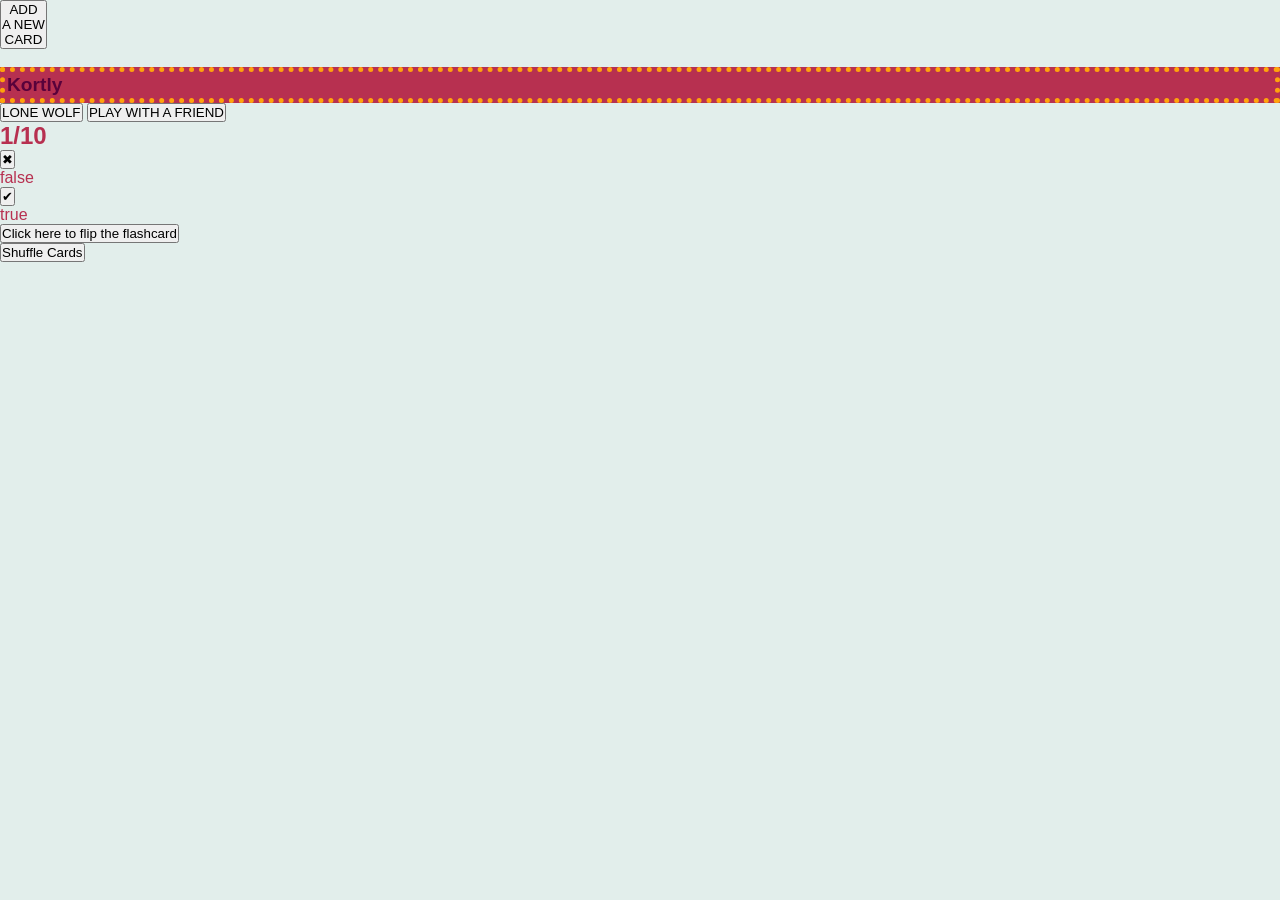
==== index.html @ d366ca8c "Update index.html" ====
<!DOCTYPE html>
<html lang="en">
<head>
  <meta charset="UTF-8">
  <meta name="viewport" content="width=device-width, initial-scale=1.0">
  <title>Kortly</title>
  <link rel="stylesheet" href="styles.css">
</head>
<body>


  <main>



    
<section id="manage-view" class="manage-layout">
      
      <div class="container add-card-container">
        <button id="buttonaddcard" class="circle-btn">
          ADD<br>A NEW<br>CARD
        </button>
        
        <form id="add-form" style="display: none;">
          <input type="text" id="question-input" placeholder="Question">
          <input type="text" id="answer-input" placeholder="Answer">
          <button type="submit">Save</button>
        </form>
      </div>
        
 <div class="container list-container">
        <ul id="cardlist"> 
        
        </ul> 
      </div>

    <ul id="cardlist"> 
<ul id="cardlist"> 
          <li class="card-item">
        </li>
         
    </ul> 

  </div>

  <div class="container menu-container"> 
        <h1>Kortly</h1>
        
        <button id="buttonlonewolf" class="menu-btn"> 

          LONE WOLF

        </button>
        
        <button id="buttonplay" class="menu-btn">

          PLAY WITH A FRIEND

        </button>
      </div> 
 
<section id="study-view" class="hidden study-section">
      
      <div class="study-header">
        <h2 id="progress-text" class="progress-title">1/10</h2>
      </div>

      <div class="study-board">
        
        <div class="board-side">
          <button id="buttonfalse" class="eval-btn incorrect-bg">✖</button>
          <p class="eval-label bold">false</p>
        </div>

        <div class="card" id="flashcard">
          <div class="card-inner">
            <div class="card-front">
              <h2 id="card-question"></h2>
            </div>
            <div class="card-back hidden">
              <h2 id="card-answer"></h2>
            </div>
          </div>
        </div>

        <div class="board-side">
          <button id="buttontrue" class="eval-btn correct-bg">✔</button>
          <p class="eval-label bold">true</p>
        </div>

      </div>

      <div class="study-footer">
        <div class="flip-action">
          <button id="flip-btn" class="flip-btn">Click here to flip the flashcard</button>
          <span class="flip-label"></span>
        </div>

        <div class="shuffle-action">
           <button id="shuffle-btn" class="shuffle-btn">Shuffle Cards</button>
          <span class="shuffle-label"></span>
         
        </div>
      </div>

    </section>

  </main>





    <!-- ── VIEW: MANAGE DECK ──────────────────────────────────────
         This is the screen where the user builds their deck.

         Think about including:
           - A form with a "question" field, an "answer" field,
             and a submit button to add the card
           - A list that shows all the cards added so far,
             with a delete button on each one
           - A "Start Studying" button (disabled when deck is empty)

         When the user clicks "Start Studying", hide this section
         and show the study section below — or navigate to a second
         HTML page. Your team decides.

         Option A — single page, two sections in this file.
           Both sections exist in the HTML at the same time; you
           hide one and show the other with JavaScript when the
           user clicks a button:

             // in your CSS:
             .hidden { display: none; }

             // in your JS:
             function showView(viewId) {
               document.getElementById("manage-view").classList.add("hidden");
               document.getElementById("study-view").classList.add("hidden");
               document.getElementById(viewId).classList.remove("hidden");
             }

             // then call it like:
             showView("study-view");   // switch to study
             showView("manage-view");  // switch back

      
    -->


    <!-- ── VIEW: STUDY SESSION ────────────────────────────────────
         This is the screen shown during a learning session.

         Think about including:
           - A visual "card" the user can click to flip and reveal
             the answer (the flip itself is done with CSS — see
             styles.css for hints on where to start)
           - Buttons to mark the card correct or incorrect,
             shown only after the card is flipped
           - A way to see how many cards are left
           - A "Back" or "End session" button

    <section id="study-view">

    </section>
    -->




  <!-- ── EXTRA CREDIT: TWO-PLAYER MODE ──────────────────────────── -->

<script> 
  document.addEventListener("DOMContentLoaded", function() {
      console.log("The HTML is fully loaded and ready to go."); 
  });
  </script>  

  <script src="script.js"></script>
</body>

</html>
---- styles.css ----
/* ── CSS CUSTOM PROPERTIES ──────────────────────────────────────
   Define your colours and any repeated values here once as
   "variables", then use var(--name) everywhere else in this file.
   Changing a colour here updates it across the whole app.         */
:root {
  /* Colours — pick whatever fits your design */
  --color-bg:      #E2EEEB;
  --color-primary: #B73050;
  --color-dark:  #58023B;
  --color-secondary:   #B4EFFF;
  --color-button: #FFA30C;

  /* Card size — adjust to taste */
  --card-width:  340px;
  --card-height: 200px;

    /* Border radius */
  --radius-large: 35px;
  --radius-medium: 20px;
  --radius-circle: 50%;

}


/* ── RESET ──────────────────────────────────────────────────── */
*, *::before, *::after {
  box-sizing: border-box;
  margin: 0;
  padding: 0;
}

body {
  font-family: sans-serif;
  background-color: var(--color-bg);
  color: var(--color-primary);
}



/* ── LAYOUT ─────────────────────────────────────────────────── */
/* TODO: style your header, main content area, views, etc. */
h1 {
    color: #58023B;
    font-family: Verdana, Geneva, Tahoma, sans-serif;
    font-size: larger;
    background-color: #B73050;
    border: 5px;
    border-style: dotted;
    border-color: #FFA30C;
    padding: 2px;
}

/* ── CARD LIST (manage view) ─────────────────────────────────── */
/* TODO: style the list of cards and the "add card" form */


/* ── THE FLASHCARD (study view) ─────────────────────────────── */
/*
   The flip animation is pure CSS — JavaScript only adds or removes
   a class (e.g. "flipped") on the card element.

   A flippable card needs three layers:

     .card         sets the width, height, and perspective
     .card-inner   the element that actually rotates (transform)
     .card-front   the question side
     .card-back    the answer side (hidden by default)

   The key CSS properties to research:
     - transform-style: preserve-3d
     - backface-visibility: hidden
     - transform: rotateY(...)
     - perspective

   Search: "CSS 3D card flip" for examples and explanations.
*/


/* ── BUTTONS ────────────────────────────────────────────────── */
/* TODO */


/* ── RESPONSIVE DESIGN ──────────────────────────────────────── */
/*
   Use @media queries so the layout works on small screens too.

   "Mobile-first" means you write styles for small screens first,
   then use @media (min-width: ...) to adjust for wider screens:

   @media (min-width: 600px) {
     // styles that only apply on wider screens
   }
*/
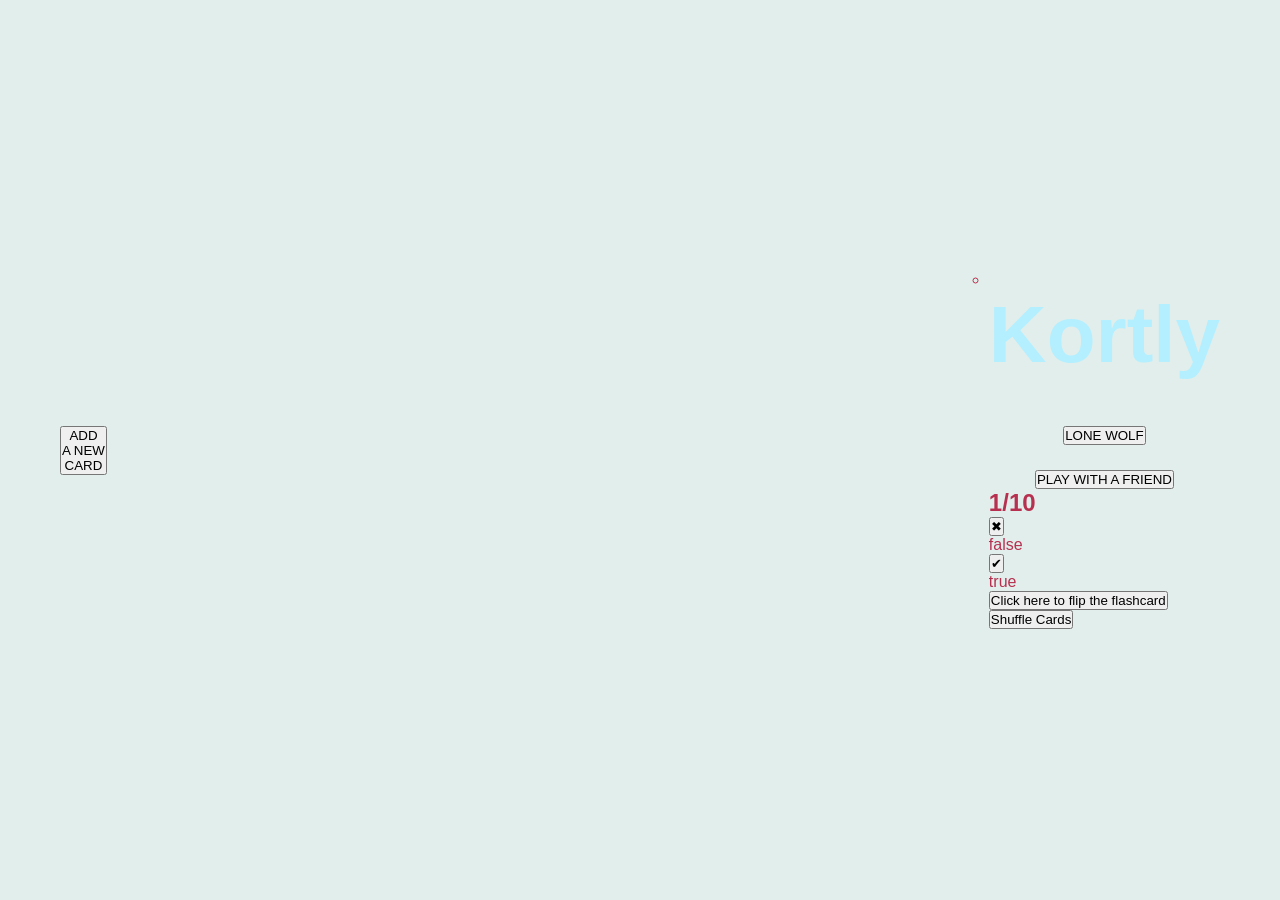
==== commit e460b52a: "Merge branch 'main' of https://github.com/mervesarili/final-project" ====
--- a/index.html
+++ b/index.html
@@ -178,5 +178,4 @@
 
   <script src="script.js"></script>
 </body>
-
 </html>
--- a/styles.css
+++ b/styles.css
@@ -39,16 +39,60 @@
 
 /* ── LAYOUT ─────────────────────────────────────────────────── */
 /* TODO: style your header, main content area, views, etc. */
-h1 {
-    color: #58023B;
-    font-family: Verdana, Geneva, Tahoma, sans-serif;
-    font-size: larger;
-    background-color: #B73050;
-    border: 5px;
-    border-style: dotted;
-    border-color: #FFA30C;
-    padding: 2px;
+
+
+/* ── MANAGE VIEW LAYOUT ────────────── */
+
+.manage-layout {
+    display: flex;
+    justify-content: space-between;
+    align-items: center;
+
+    min-height: 100vh;
+
+    padding: 40px 60px;
 }
+
+/* Left column */
+.add-card-container {
+    display: flex;
+    flex-direction: column;
+    align-items: center;
+    justify-content: center;
+}
+
+/* Center column */
+.list-container {
+    flex: 1;
+
+    display: flex;
+    justify-content: center;
+    align-items: center;
+
+    margin: 0 40px;
+}
+
+/* Right column */
+.menu-container {
+    display: flex;
+    flex-direction: column;
+    align-items: center;
+
+    gap: 25px;
+}
+
+/* App title */
+.menu-container h1 {
+    color: var(--color-secondary);
+
+    font-size: 5rem;
+
+    font-weight: bold;
+
+    margin-bottom: 20px;
+}
+ 
+
 
 /* ── CARD LIST (manage view) ─────────────────────────────────── */
 /* TODO: style the list of cards and the "add card" form */
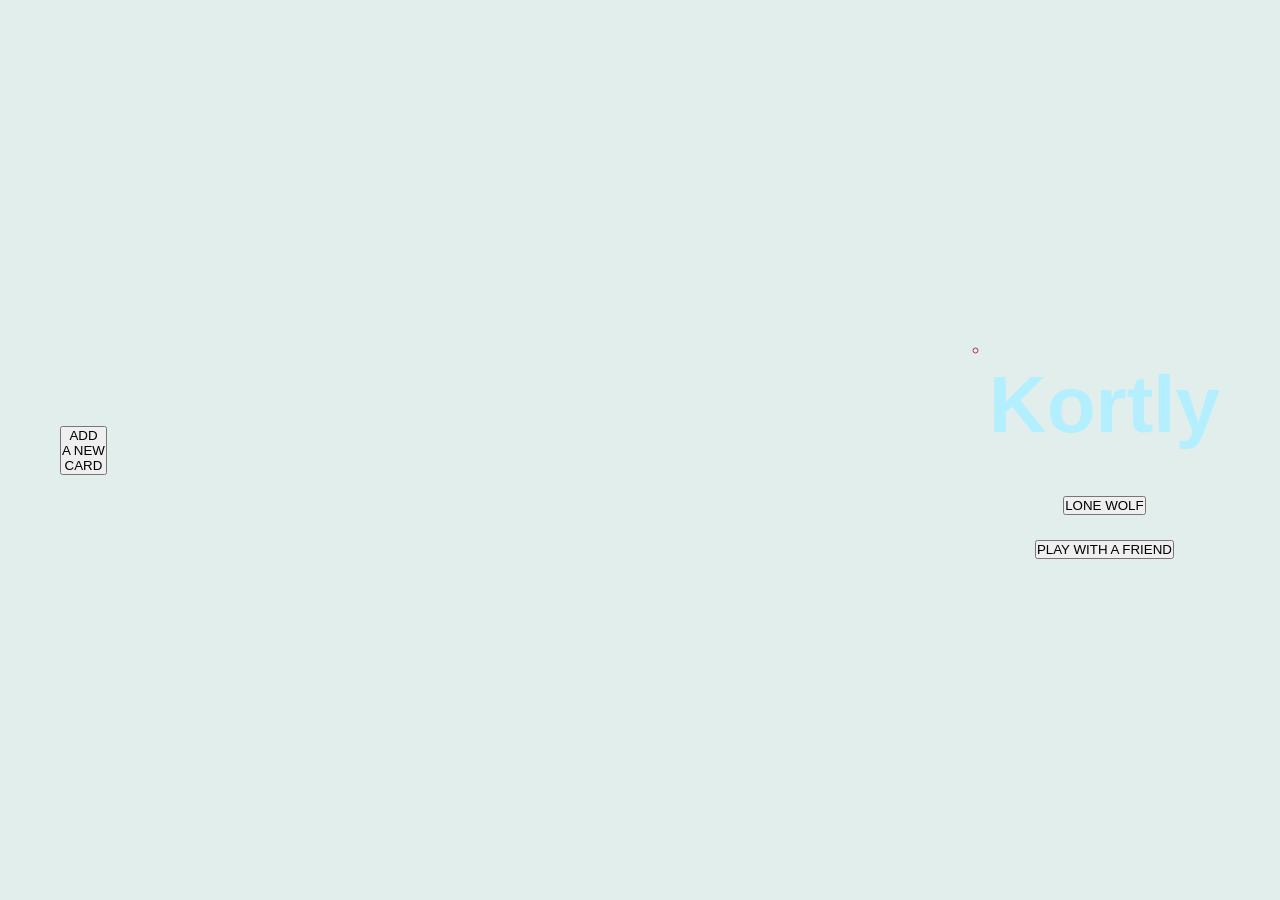
==== commit 3bc66f79: "add my new html" ====
--- a/index.html
+++ b/index.html
@@ -58,52 +58,9 @@
 
         </button>
       </div> 
- 
-<section id="study-view" class="hidden study-section">
-      
-      <div class="study-header">
-        <h2 id="progress-text" class="progress-title">1/10</h2>
-      </div>
+   </section>
 
-      <div class="study-board">
-        
-        <div class="board-side">
-          <button id="buttonfalse" class="eval-btn incorrect-bg">✖</button>
-          <p class="eval-label bold">false</p>
-        </div>
 
-        <div class="card" id="flashcard">
-          <div class="card-inner">
-            <div class="card-front">
-              <h2 id="card-question"></h2>
-            </div>
-            <div class="card-back hidden">
-              <h2 id="card-answer"></h2>
-            </div>
-          </div>
-        </div>
-
-        <div class="board-side">
-          <button id="buttontrue" class="eval-btn correct-bg">✔</button>
-          <p class="eval-label bold">true</p>
-        </div>
-
-      </div>
-
-      <div class="study-footer">
-        <div class="flip-action">
-          <button id="flip-btn" class="flip-btn">Click here to flip the flashcard</button>
-          <span class="flip-label"></span>
-        </div>
-
-        <div class="shuffle-action">
-           <button id="shuffle-btn" class="shuffle-btn">Shuffle Cards</button>
-          <span class="shuffle-label"></span>
-         
-        </div>
-      </div>
-
-    </section>
 
   </main>
 
@@ -178,4 +135,5 @@
 
   <script src="script.js"></script>
 </body>
+
 </html>
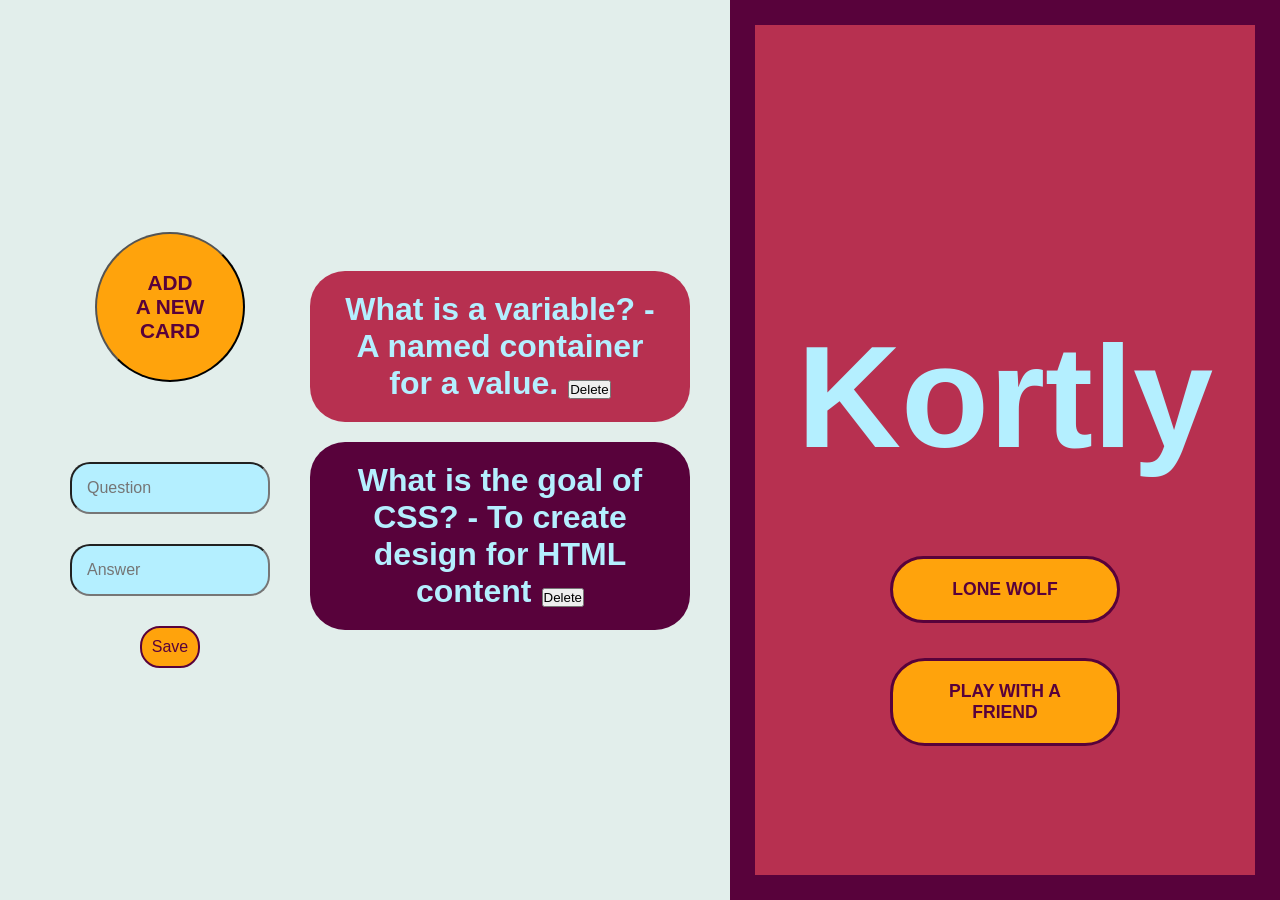
==== commit c004470d: "save my changings" ====
--- a/index.html
+++ b/index.html
@@ -1,11 +1,13 @@
 <!DOCTYPE html>
 <html lang="en">
+
 <head>
   <meta charset="UTF-8">
   <meta name="viewport" content="width=device-width, initial-scale=1.0">
   <title>Kortly</title>
   <link rel="stylesheet" href="styles.css">
 </head>
+
 <body>
 
 
@@ -13,52 +15,45 @@
 
 
 
-    
-<section id="manage-view" class="manage-layout">
-      
+
+    <section id="manage-view" class="manage-layout">
+
       <div class="container add-card-container">
         <button id="buttonaddcard" class="circle-btn">
           ADD<br>A NEW<br>CARD
         </button>
-        
+
         <form id="add-form" style="display: none;">
           <input type="text" id="question-input" placeholder="Question">
           <input type="text" id="answer-input" placeholder="Answer">
           <button type="submit">Save</button>
         </form>
       </div>
-        
- <div class="container list-container">
-        <ul id="cardlist"> 
-        
-        </ul> 
+
+      <div class="container list-container">
+        <ul id="cardlist">
+
+        </ul>
       </div>
 
-    <ul id="cardlist"> 
-<ul id="cardlist"> 
-          <li class="card-item">
-        </li>
-         
-    </ul> 
 
-  </div>
 
-  <div class="container menu-container"> 
+      <div class="container menu-container">
         <h1>Kortly</h1>
-        
-        <button id="buttonlonewolf" class="menu-btn"> 
+
+        <button id="buttonlonewolf" class="menu-btn">
 
           LONE WOLF
 
         </button>
-        
+
         <button id="buttonplay" class="menu-btn">
 
           PLAY WITH A FRIEND
 
         </button>
-      </div> 
-   </section>
+      </div>
+    </section>
 
 
 
@@ -68,7 +63,7 @@
 
 
 
-    <!-- ── VIEW: MANAGE DECK ──────────────────────────────────────
+  <!-- ── VIEW: MANAGE DECK ──────────────────────────────────────
          This is the screen where the user builds their deck.
 
          Think about including:
@@ -105,7 +100,7 @@
     -->
 
 
-    <!-- ── VIEW: STUDY SESSION ────────────────────────────────────
+  <!-- ── VIEW: STUDY SESSION ────────────────────────────────────
          This is the screen shown during a learning session.
 
          Think about including:
@@ -127,11 +122,11 @@
 
   <!-- ── EXTRA CREDIT: TWO-PLAYER MODE ──────────────────────────── -->
 
-<script> 
-  document.addEventListener("DOMContentLoaded", function() {
-      console.log("The HTML is fully loaded and ready to go."); 
-  });
-  </script>  
+  <script>
+    document.addEventListener("DOMContentLoaded", function () {
+      console.log("The HTML is fully loaded and ready to go.");
+    });
+  </script>
 
   <script src="script.js"></script>
 </body>
--- a/styles.css
+++ b/styles.css
@@ -9,6 +9,7 @@
   --color-dark:  #58023B;
   --color-secondary:   #B4EFFF;
   --color-button: #FFA30C;
+  --color-card-header: #b0b3c0;
 
   /* Card size — adjust to taste */
   --card-width:  340px;
@@ -19,8 +20,11 @@
   --radius-medium: 20px;
   --radius-circle: 50%;
 
-}
-
+    /* Buttons */
+  button {
+    font-family: inherit;
+  }
+}
 
 /* ── RESET ──────────────────────────────────────────────────── */
 *, *::before, *::after {
@@ -36,9 +40,12 @@
 }
 
 
-
 /* ── LAYOUT ─────────────────────────────────────────────────── */
 /* TODO: style your header, main content area, views, etc. */
+
+.hidden {
+    display: none;
+}
 
 
 /* ── MANAGE VIEW LAYOUT ────────────── */
@@ -46,59 +53,279 @@
 .manage-layout {
     display: flex;
     justify-content: space-between;
-    align-items: center;
+
+    align-items: stretch;
 
     min-height: 100vh;
 
-    padding: 40px 60px;
-}
-
-/* Left column */
-.add-card-container {
+     padding: 0 0 0 70px;
+}
+
+  /* Left column */
+  .add-card-container {
+      display: flex;
+      flex-direction: column;
+      align-items: center;
+      justify-content: center;
+  }
+
+  /* Center column */
+  .list-container {
+      flex: 1;
+
+      display: flex;
+      justify-content: center;
+      align-items: center;
+
+      margin: 0 40px;
+  }
+
+  /* Right column */
+  .menu-container {
+      display: flex;
+      flex-direction: column;
+
+      align-items: center;
+      justify-content: center;
+
+      gap: 35px;
+
+      background-color: var(--color-primary);
+
+      border: 25px solid var(--color-dark);
+
+      padding-top: 160px;
+
+      height: 100vh;
+
+      width: 550px;
+      min-width: 420px;
+  }
+
+/* APP TITTLE */
+
+.menu-container h1 {
+    color: var(--color-secondary);
+
+    font-size: 9rem;
+
+    font-weight: bold;
+
+    margin-bottom: 40px;
+}
+ 
+/* MANAGE VIEW BUTTONS */
+
+.circle-btn {
+    width: 150px;
+    height: 150px;
+
+    border-radius: var(--radius-circle);
+
+    background-color: var(--color-button);
+
+    color: var(--color-dark);
+
+    font-size: 1.3rem;
+    font-weight: bold;
+
+    cursor: pointer;
+
+    transition: transform 0.3s ease;
+}
+  .circle-btn:hover {
+    transform: scale(1.05);
+  }
+
+.menu-btn {
+    background-color: var(--color-button);
+
+    color: var(--color-dark);
+
+    border: 3px solid var(--color-dark);
+
+    border-radius: var(--radius-large);
+
+    padding: 20px 30px;
+
+    width: 230px;
+
+    font-size: 1.1rem;
+    font-weight: bold;
+
+    cursor: pointer;
+
+    transition: transform 0.3s ease;
+}
+  .menu-btn:hover {
+    transform: scale(1.05);
+  }
+
+/* ── CARD LIST (manage view) ─────────────────────────────────── */
+/* TODO: style the list of cards and the "add card" form */
+
+#cardlist {
+    list-style: none;
+
     display: flex;
     flex-direction: column;
+
+    gap: 20px;
+}
+
+  .card-item {
+      width: 100%;
+      
+      max-width: 700px;
+
+      padding: 20px 30px;
+
+      background-color: var(--color-primary);
+
+      color: var(--color-secondary);
+
+      border-radius: var(--radius-large);
+
+      font-size: 2rem;
+
+      font-weight: bold;
+
+      text-align: center;
+
+      cursor: pointer;
+
+      transition: transform 0.3s ease;
+  }
+
+    /* ALTERNATE PURPLE CARDS */
+
+    .card-item:nth-child(even) {
+        background-color: var(--color-dark);
+
+        color: var(--color-secondary);
+    }
+
+  /* HOVER EFFECT */
+
+  .card-item:hover {
+      transform: translateX(5px);
+  }
+
+#add-form {
+    display: flex !important;
+
+    flex-direction: column !important;
+
     align-items: center;
-    justify-content: center;
-}
-
-/* Center column */
-.list-container {
-    flex: 1;
-
-    display: flex;
-    justify-content: center;
-    align-items: center;
-
-    margin: 0 40px;
-}
-
-/* Right column */
-.menu-container {
+
+    gap: 30px;
+
+    margin-top: 80px;
+}
+
+  #add-form input {
+    width: 200px;
+     
+    padding: 15px;
+
+    border-radius: var(--radius-medium);
+
+    background-color: var(--color-secondary);
+
+    color: var(--color-dark);
+
+    font-size: 1rem;
+  }
+
+  #add-form button {
+    background-color: var(--color-button);
+
+    color: var(--color-dark);
+
+    border: 2px solid var(--color-dark);
+
+    border-radius: var(--radius-medium);
+
+    padding: 10px;
+
+    font-size: 1rem;
+
+    cursor: pointer;
+
+    transition: transform 0.3s ease;
+  }
+
+    #add-form button:hover {
+    transform: scale(1.05);
+    }
+
+/* ── THE FLASHCARD (study view) ─────────────────────────────── */
+
+/* STUDY VIEW LAYOUT */
+
+.study-section {
+    min-height: 100vh;
+
     display: flex;
     flex-direction: column;
+
+    background-color: var(--color-bg);
+}
+
+  .study-header {
+    display: flex;
+
+    justify-content: center;
+
     align-items: center;
 
-    gap: 25px;
-}
-
-/* App title */
-.menu-container h1 {
-    color: var(--color-secondary);
-
-    font-size: 5rem;
-
-    font-weight: bold;
-
-    margin-bottom: 20px;
-}
- 
-
-
-/* ── CARD LIST (manage view) ─────────────────────────────────── */
-/* TODO: style the list of cards and the "add card" form */
-
-
-/* ── THE FLASHCARD (study view) ─────────────────────────────── */
+    gap: 40px;
+
+    padding: 30px 0;
+  }
+    .study-header::before,
+    .study-header::after {
+    content: "";
+
+    width: 250px;
+
+    height: 6px;
+
+    background-color: var(--color-dark);
+
+    border-radius: 10px;
+    }
+
+  .study-board {
+    flex: 1;
+
+    display: flex;
+
+    justify-content: center;
+
+    align-items: center;
+
+    gap: 100px;
+
+    background-color: var(--color-primary);
+
+    border-top: 20px solid var(--color-dark);
+    border-bottom: 20px solid var(--color-dark);
+
+    padding: 40px;
+}
+
+  .study-footer {
+    position: relative;
+
+    display: flex;
+
+    align-items: center;
+
+    padding: 40px 60px;
+
+    min-height: 120px;
+}
 /*
    The flip animation is pure CSS — JavaScript only adds or removes
    a class (e.g. "flipped") on the card element.
@@ -119,10 +346,244 @@
    Search: "CSS 3D card flip" for examples and explanations.
 */
 
-
-/* ── BUTTONS ────────────────────────────────────────────────── */
-/* TODO */
-
+/* CARD STYLING */
+.card {
+    width: 90%;
+    max-width: 900px;
+
+    height: 600px;
+
+    perspective: 1000px;
+}
+
+  .card-inner {
+    position: relative;
+
+    width: 100%;
+    height: 100%;
+
+    transition: transform 0.8s;
+
+    transform-style: preserve-3d;
+  }
+
+  .card-front,
+  .card-back {
+    position: absolute;
+
+    width: 100%;
+    height: 100%;
+
+    backface-visibility: hidden;
+
+    border-radius: 60px;
+
+    display: flex;
+
+    justify-content: center;
+    align-items: center;
+    overflow: hidden;
+
+    font-size: 3rem;
+    font-weight: bold;
+  }
+
+  .card-front {
+    background-color: var(--color-secondary);
+
+    border: 10px solid var(--color-dark);
+
+    color: var(--color-dark);
+
+    box-shadow: 0 8px 20px rgba(0,0,0,0.15);
+  }
+
+    .card-front::before {
+      content: "";
+
+      position: absolute;
+
+      top: 0;
+      left: 0;
+
+      width: 100%;
+      height: 120px;
+
+      background-color: var(--color-card-header);
+    }
+
+    .card-front h2 {
+    position: relative;
+
+    z-index: 1;
+
+    margin-top: 100px;
+    }
+
+  .card-back {
+    background-color: var(--color-dark);
+
+    border: 10px solid var(--color-secondary);
+
+    color: var(--color-secondary);
+
+    transform: rotateY(180deg);
+  }
+
+/* ANIMATION */
+.card.flipped .card-inner {
+    transform: rotateY(180deg);
+}
+
+/* ── STUDY VIEW BUTTONS ──────────── */
+
+/* TRUE/FALSE BUTTONS */
+
+  .eval-btn {
+      width: 110px;
+      height: 110px;
+
+      border-radius: 50%;
+
+      border: 5px solid var(--color-dark);
+
+      font-size: 4rem;
+      font-weight: bold;
+
+      cursor: pointer;
+
+      transition: transform 0.3s ease;
+  }
+
+    .incorrect-bg {
+        background-color: var(--color-bg);
+
+        color: rgb(8, 8, 8);
+    }
+
+    .correct-bg {
+      background-color: var(--color-bg);
+
+      color: rgb(8, 8, 8);
+    }
+
+    .eval-btn:hover {
+      transform: scale(1.08);
+    }
+
+      .board-side {
+        display: flex;
+
+        flex-direction: column;
+
+        align-items: center;
+
+        gap: 15px;
+      }
+
+      .eval-label {
+        color: var(--color-secondary);
+
+        font-size: 1.3rem;
+
+        font-weight: bold;
+      }
+
+/* CARD FLIP BUTTON */
+
+.flip-btn {
+    background-color: var(--color-button);
+
+    color: var(--color-dark);
+
+    border: 3px solid var(--color-dark);
+
+    border-radius: var(--radius-large);
+
+    padding: 20px 40px;
+
+    font-size: 1.5rem;
+
+    font-weight: bold;
+
+    cursor: pointer;
+
+    transition: transform 0.3s ease;
+}
+    .flip-btn:hover {
+      transform: scale(1.05);
+    }
+
+    .flip-action {
+      position: absolute;
+
+      left: 50%;
+
+      transform: translateX(-50%);
+    }
+
+  /* BACK BUTTON */
+
+.back-btn {
+    text-decoration: none;
+
+    background-color: var(--color-secondary);
+
+    color: var(--color-dark);
+
+    border: 3px solid var(--color-dark);
+
+    padding: 15px 30px;
+
+    border-radius: var(--radius-large);
+
+    font-weight: bold;
+
+    font-size: 1.2rem;
+} 
+  .back-to-menu {
+    position: absolute;
+
+    left: 60px;
+  }
+
+  /* SHUFFLE BUTTON */
+
+.shuffle-btn {
+    background-color: var(--color-secondary);
+
+    color: var(--color-dark);
+
+    border: 3px solid var(--color-dark);
+
+    padding: 15px 30px;
+
+    border-radius: var(--radius-large);
+
+    font-weight: bold;
+
+    font-size: 1.2rem;
+
+    cursor: pointer;
+}
+
+  .shuffle-action {
+    position: absolute;
+
+    right: 60px;
+  }
+
+/* ── STUDY VIEW PROGRESS TITLE──────────── */
+
+.progress-title {
+    color: var(--color-dark);
+
+    font-size: 3rem;
+
+    font-weight: bold;
+
+    letter-spacing: 2px;
+}
 
 /* ── RESPONSIVE DESIGN ──────────────────────────────────────── */
 /*
@@ -135,3 +596,75 @@
      // styles that only apply on wider screens
    }
 */
+/* ── RESPONSIVE DESIGN ──────────────────────────────────────── */
+
+@media (max-width: 900px) {
+
+    /* MANAGE VIEW */
+
+    .manage-layout {
+        flex-direction: column;
+
+        align-items: center;
+
+        gap: 40px;
+
+        padding: 40px;
+    }
+
+    .menu-container {
+        width: 100%;
+
+        min-width: auto;
+
+        height: auto;
+
+        padding: 60px 20px;
+    }
+
+    .menu-container h1 {
+        font-size: 5rem;
+    }
+
+    .card-item {
+        width: 90%;
+    }
+
+    /* STUDY VIEW */
+
+    .study-board {
+        flex-direction: column;
+
+        gap: 40px;
+    }
+
+    .card {
+        width: 90%;
+
+        max-width: 700px;
+
+        height: 400px;
+    }
+
+    .study-footer {
+        flex-direction: column;
+
+        gap: 25px;
+
+        min-height: auto;
+    }
+
+    .back-to-menu,
+    .flip-action,
+    .shuffle-action {
+        position: static;
+
+        transform: none;
+    }
+
+    .study-header::before,
+    .study-header::after {
+    width: 120px;
+    }
+}
+
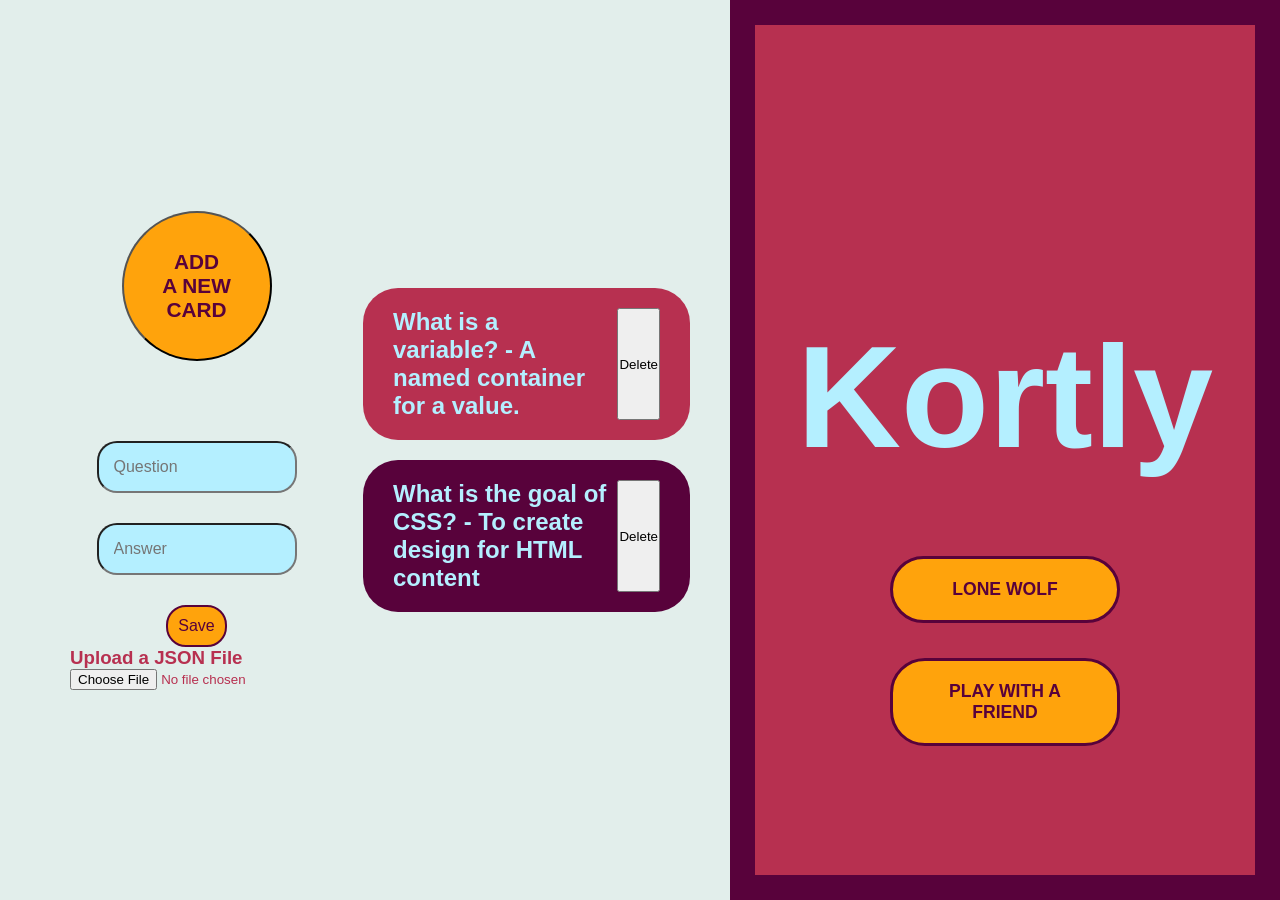
==== commit 9a0891ed: "save the json" ====
--- a/index.html
+++ b/index.html
@@ -28,7 +28,16 @@
           <input type="text" id="answer-input" placeholder="Answer">
           <button type="submit">Save</button>
         </form>
+
+        <div class="importFileContainer">
+          <h3>Upload a JSON File</h3>
+          <input type="file" id="jsonFileInput" accept=".json">
+        </div>
+
       </div>
+
+
+
 
       <div class="container list-container">
         <ul id="cardlist">
@@ -62,66 +71,6 @@
 
 
 
-
-  <!-- ── VIEW: MANAGE DECK ──────────────────────────────────────
-         This is the screen where the user builds their deck.
-
-         Think about including:
-           - A form with a "question" field, an "answer" field,
-             and a submit button to add the card
-           - A list that shows all the cards added so far,
-             with a delete button on each one
-           - A "Start Studying" button (disabled when deck is empty)
-
-         When the user clicks "Start Studying", hide this section
-         and show the study section below — or navigate to a second
-         HTML page. Your team decides.
-
-         Option A — single page, two sections in this file.
-           Both sections exist in the HTML at the same time; you
-           hide one and show the other with JavaScript when the
-           user clicks a button:
-
-             // in your CSS:
-             .hidden { display: none; }
-
-             // in your JS:
-             function showView(viewId) {
-               document.getElementById("manage-view").classList.add("hidden");
-               document.getElementById("study-view").classList.add("hidden");
-               document.getElementById(viewId).classList.remove("hidden");
-             }
-
-             // then call it like:
-             showView("study-view");   // switch to study
-             showView("manage-view");  // switch back
-
-      
-    -->
-
-
-  <!-- ── VIEW: STUDY SESSION ────────────────────────────────────
-         This is the screen shown during a learning session.
-
-         Think about including:
-           - A visual "card" the user can click to flip and reveal
-             the answer (the flip itself is done with CSS — see
-             styles.css for hints on where to start)
-           - Buttons to mark the card correct or incorrect,
-             shown only after the card is flipped
-           - A way to see how many cards are left
-           - A "Back" or "End session" button
-
-    <section id="study-view">
-
-    </section>
-    -->
-
-
-
-
-  <!-- ── EXTRA CREDIT: TWO-PLAYER MODE ──────────────────────────── -->
-
   <script>
     document.addEventListener("DOMContentLoaded", function () {
       console.log("The HTML is fully loaded and ready to go.");
--- a/styles.css
+++ b/styles.css
@@ -4,30 +4,32 @@
    Changing a colour here updates it across the whole app.         */
 :root {
   /* Colours — pick whatever fits your design */
-  --color-bg:      #E2EEEB;
+  --color-bg: #E2EEEB;
   --color-primary: #B73050;
-  --color-dark:  #58023B;
-  --color-secondary:   #B4EFFF;
+  --color-dark: #58023B;
+  --color-secondary: #B4EFFF;
   --color-button: #FFA30C;
   --color-card-header: #b0b3c0;
 
   /* Card size — adjust to taste */
-  --card-width:  340px;
+  --card-width: 340px;
   --card-height: 200px;
 
-    /* Border radius */
+  /* Border radius */
   --radius-large: 35px;
   --radius-medium: 20px;
   --radius-circle: 50%;
 
-    /* Buttons */
+  /* Buttons */
   button {
     font-family: inherit;
   }
 }
 
 /* ── RESET ──────────────────────────────────────────────────── */
-*, *::before, *::after {
+*,
+*::before,
+*::after {
   box-sizing: border-box;
   margin: 0;
   padding: 0;
@@ -44,288 +46,317 @@
 /* TODO: style your header, main content area, views, etc. */
 
 .hidden {
-    display: none;
+  display: none;
 }
 
 
 /* ── MANAGE VIEW LAYOUT ────────────── */
 
 .manage-layout {
-    display: flex;
-    justify-content: space-between;
-
-    align-items: stretch;
-
-    min-height: 100vh;
-
-     padding: 0 0 0 70px;
-}
-
-  /* Left column */
-  .add-card-container {
-      display: flex;
-      flex-direction: column;
-      align-items: center;
-      justify-content: center;
-  }
-
-  /* Center column */
-  .list-container {
-      flex: 1;
-
-      display: flex;
-      justify-content: center;
-      align-items: center;
-
-      margin: 0 40px;
-  }
-
-  /* Right column */
-  .menu-container {
-      display: flex;
-      flex-direction: column;
-
-      align-items: center;
-      justify-content: center;
-
-      gap: 35px;
-
-      background-color: var(--color-primary);
-
-      border: 25px solid var(--color-dark);
-
-      padding-top: 160px;
-
-      height: 100vh;
-
-      width: 550px;
-      min-width: 420px;
-  }
+  display: flex;
+  justify-content: space-between;
+
+  align-items: stretch;
+
+  min-height: 100vh;
+
+  padding: 0 0 0 70px;
+}
+
+/* Left column */
+.add-card-container {
+  display: flex;
+  flex-direction: column;
+  align-items: center;
+  justify-content: center;
+}
+
+/* Center column */
+.list-container {
+  flex: 1;
+
+  display: flex;
+  justify-content: center;
+  align-items: center;
+
+  margin: 0 40px;
+}
+
+/* Right column */
+.menu-container {
+  display: flex;
+  flex-direction: column;
+
+  align-items: center;
+  justify-content: center;
+
+  gap: 35px;
+
+  background-color: var(--color-primary);
+
+  border: 25px solid var(--color-dark);
+
+  padding-top: 160px;
+
+  height: 100vh;
+
+  width: 550px;
+  min-width: 420px;
+}
 
 /* APP TITTLE */
 
 .menu-container h1 {
-    color: var(--color-secondary);
-
-    font-size: 9rem;
-
-    font-weight: bold;
-
-    margin-bottom: 40px;
-}
- 
+  color: var(--color-secondary);
+
+  font-size: 9rem;
+
+  font-weight: bold;
+
+  margin-bottom: 40px;
+}
+
 /* MANAGE VIEW BUTTONS */
 
 .circle-btn {
-    width: 150px;
-    height: 150px;
-
-    border-radius: var(--radius-circle);
-
-    background-color: var(--color-button);
-
-    color: var(--color-dark);
-
-    font-size: 1.3rem;
-    font-weight: bold;
-
-    cursor: pointer;
-
-    transition: transform 0.3s ease;
-}
-  .circle-btn:hover {
-    transform: scale(1.05);
-  }
+  width: 150px;
+  height: 150px;
+
+  border-radius: var(--radius-circle);
+
+  background-color: var(--color-button);
+
+  color: var(--color-dark);
+
+  font-size: 1.3rem;
+  font-weight: bold;
+
+  cursor: pointer;
+
+  transition: transform 0.3s ease;
+}
+
+.circle-btn:hover {
+  transform: scale(1.05);
+}
 
 .menu-btn {
-    background-color: var(--color-button);
-
-    color: var(--color-dark);
-
-    border: 3px solid var(--color-dark);
-
-    border-radius: var(--radius-large);
-
-    padding: 20px 30px;
-
-    width: 230px;
-
-    font-size: 1.1rem;
-    font-weight: bold;
-
-    cursor: pointer;
-
-    transition: transform 0.3s ease;
-}
-  .menu-btn:hover {
-    transform: scale(1.05);
-  }
+  background-color: var(--color-button);
+
+  color: var(--color-dark);
+
+  border: 3px solid var(--color-dark);
+
+  border-radius: var(--radius-large);
+
+  padding: 20px 30px;
+
+  width: 230px;
+
+  font-size: 1.1rem;
+  font-weight: bold;
+
+  cursor: pointer;
+
+  transition: transform 0.3s ease;
+}
+
+.menu-btn:hover {
+  transform: scale(1.05);
+}
 
 /* ── CARD LIST (manage view) ─────────────────────────────────── */
 /* TODO: style the list of cards and the "add card" form */
 
 #cardlist {
-    list-style: none;
-
-    display: flex;
-    flex-direction: column;
-
-    gap: 20px;
-}
-
-  .card-item {
-      width: 100%;
-      
-      max-width: 700px;
-
-      padding: 20px 30px;
-
-      background-color: var(--color-primary);
-
-      color: var(--color-secondary);
-
-      border-radius: var(--radius-large);
-
-      font-size: 2rem;
-
-      font-weight: bold;
-
-      text-align: center;
-
-      cursor: pointer;
-
-      transition: transform 0.3s ease;
-  }
-
-    /* ALTERNATE PURPLE CARDS */
-
-    .card-item:nth-child(even) {
-        background-color: var(--color-dark);
-
-        color: var(--color-secondary);
-    }
-
-  /* HOVER EFFECT */
-
-  .card-item:hover {
-      transform: translateX(5px);
-  }
-
+  list-style: none;
+
+  display: flex;
+  flex-direction: column;
+
+  gap: 20px;
+}
+
+.card-item {
+  width: 100%;
+
+  max-width: 700px;
+
+  padding: 20px 30px;
+
+  background-color: var(--color-primary);
+
+  color: var(--color-secondary);
+
+  border-radius: var(--radius-large);
+
+  font-size: 1.5rem;
+
+  font-weight: bold;
+
+  text-align: left;
+
+  cursor: pointer;
+
+  transition: transform 0.3s ease;
+
+  display: flex;
+  justify-content: space-between;
+}
+
+/* ALTERNATE PURPLE CARDS */
+
+.card-item:nth-child(even) {
+  background-color: var(--color-dark);
+
+  color: var(--color-secondary);
+}
+
+.deleteBtn {
+  width: 30px;
+  height: 30px;
+
+  border: 1px solid var(--color-dark);
+  border-radius: 50%;
+  font-size: 1rem;
+  font-weight: bold;
+
+  cursor: pointer;
+
+  transition: transform 0.3s ease;
+
+  background-color: var(--color-bg);
+
+  color: rgb(8, 8, 8);
+
+  flex-shrink: 0;
+}
+
+
+/* HOVER EFFECT */
+
+.card-item:hover {
+  transform: translateX(5px);
+}
+
+/* ADD FORM */
 #add-form {
-    display: flex !important;
-
-    flex-direction: column !important;
-
-    align-items: center;
-
-    gap: 30px;
-
-    margin-top: 80px;
-}
-
-  #add-form input {
-    width: 200px;
-     
-    padding: 15px;
-
-    border-radius: var(--radius-medium);
-
-    background-color: var(--color-secondary);
-
-    color: var(--color-dark);
-
-    font-size: 1rem;
-  }
-
-  #add-form button {
-    background-color: var(--color-button);
-
-    color: var(--color-dark);
-
-    border: 2px solid var(--color-dark);
-
-    border-radius: var(--radius-medium);
-
-    padding: 10px;
-
-    font-size: 1rem;
-
-    cursor: pointer;
-
-    transition: transform 0.3s ease;
-  }
-
-    #add-form button:hover {
-    transform: scale(1.05);
-    }
+  display: flex !important;
+
+  flex-direction: column !important;
+
+  align-items: center;
+
+  gap: 30px;
+
+  margin-top: 80px;
+}
+
+#add-form input {
+  width: 200px;
+
+  padding: 15px;
+
+  border-radius: var(--radius-medium);
+
+  background-color: var(--color-secondary);
+
+  color: var(--color-dark);
+
+  font-size: 1rem;
+}
+
+#add-form button {
+  background-color: var(--color-button);
+
+  color: var(--color-dark);
+
+  border: 2px solid var(--color-dark);
+
+  border-radius: var(--radius-medium);
+
+  padding: 10px;
+
+  font-size: 1rem;
+
+  cursor: pointer;
+
+  transition: transform 0.3s ease;
+}
+
+#add-form button:hover {
+  transform: scale(1.05);
+}
 
 /* ── THE FLASHCARD (study view) ─────────────────────────────── */
 
 /* STUDY VIEW LAYOUT */
 
 .study-section {
-    min-height: 100vh;
-
-    display: flex;
-    flex-direction: column;
-
-    background-color: var(--color-bg);
-}
-
-  .study-header {
-    display: flex;
-
-    justify-content: center;
-
-    align-items: center;
-
-    gap: 40px;
-
-    padding: 30px 0;
-  }
-    .study-header::before,
-    .study-header::after {
-    content: "";
-
-    width: 250px;
-
-    height: 6px;
-
-    background-color: var(--color-dark);
-
-    border-radius: 10px;
-    }
-
-  .study-board {
-    flex: 1;
-
-    display: flex;
-
-    justify-content: center;
-
-    align-items: center;
-
-    gap: 100px;
-
-    background-color: var(--color-primary);
-
-    border-top: 20px solid var(--color-dark);
-    border-bottom: 20px solid var(--color-dark);
-
-    padding: 40px;
-}
-
-  .study-footer {
-    position: relative;
-
-    display: flex;
-
-    align-items: center;
-
-    padding: 40px 60px;
-
-    min-height: 120px;
-}
+  min-height: 100vh;
+
+  display: flex;
+  flex-direction: column;
+
+  background-color: var(--color-bg);
+}
+
+.study-header {
+  display: flex;
+
+  justify-content: center;
+
+  align-items: center;
+
+  gap: 40px;
+
+  padding: 30px 0;
+}
+
+.study-header::before,
+.study-header::after {
+  content: "";
+
+  width: 250px;
+
+  height: 6px;
+
+  background-color: var(--color-dark);
+
+  border-radius: 10px;
+}
+
+.study-board {
+  flex: 1;
+
+  display: flex;
+
+  justify-content: center;
+
+  align-items: center;
+
+  gap: 100px;
+
+  background-color: var(--color-primary);
+
+  border-top: 20px solid var(--color-dark);
+  border-bottom: 20px solid var(--color-dark);
+
+  padding: 40px;
+}
+
+.study-footer {
+  position: relative;
+
+  display: flex;
+
+  align-items: center;
+
+  padding: 40px 60px;
+
+  min-height: 120px;
+}
+
 /*
    The flip animation is pure CSS — JavaScript only adds or removes
    a class (e.g. "flipped") on the card element.
@@ -348,241 +379,263 @@
 
 /* CARD STYLING */
 .card {
-    width: 90%;
-    max-width: 900px;
-
-    height: 600px;
-
-    perspective: 1000px;
-}
-
-  .card-inner {
-    position: relative;
-
-    width: 100%;
-    height: 100%;
-
-    transition: transform 0.8s;
-
-    transform-style: preserve-3d;
-  }
-
-  .card-front,
-  .card-back {
-    position: absolute;
-
-    width: 100%;
-    height: 100%;
-
-    backface-visibility: hidden;
-
-    border-radius: 60px;
-
-    display: flex;
-
-    justify-content: center;
-    align-items: center;
-    overflow: hidden;
-
-    font-size: 3rem;
-    font-weight: bold;
-  }
-
-  .card-front {
-    background-color: var(--color-secondary);
-
-    border: 10px solid var(--color-dark);
-
-    color: var(--color-dark);
-
-    box-shadow: 0 8px 20px rgba(0,0,0,0.15);
-  }
-
-    .card-front::before {
-      content: "";
-
-      position: absolute;
-
-      top: 0;
-      left: 0;
-
-      width: 100%;
-      height: 120px;
-
-      background-color: var(--color-card-header);
-    }
-
-    .card-front h2 {
-    position: relative;
-
-    z-index: 1;
-
-    margin-top: 100px;
-    }
-
-  .card-back {
-    background-color: var(--color-dark);
-
-    border: 10px solid var(--color-secondary);
-
-    color: var(--color-secondary);
-
-    transform: rotateY(180deg);
-  }
+  width: 90%;
+  max-width: 900px;
+
+  height: 600px;
+
+  perspective: 1000px;
+}
+
+.card-inner {
+  position: relative;
+
+  width: 100%;
+  height: 100%;
+
+  transition: transform 0.8s;
+
+  transform-style: preserve-3d;
+}
+
+.card-front,
+.card-back {
+  position: absolute;
+
+  width: 100%;
+  height: 100%;
+
+  backface-visibility: hidden;
+
+  border-radius: 60px;
+
+  display: flex;
+
+  justify-content: center;
+  align-items: center;
+  overflow: hidden;
+
+  font-size: 1.8rem;
+  font-weight: bold;
+  overflow-y: auto
+}
+
+.card-front {
+  background-color: var(--color-secondary);
+
+  border: 10px solid var(--color-dark);
+
+  color: var(--color-dark);
+
+  padding:
+        180px
+        60px
+        60px
+        60px;
+
+  box-shadow: 0 8px 20px rgba(0, 0, 0, 0.15);
+}
+
+.card-front::before {
+  content: "";
+
+  position: absolute;
+
+  top: 0;
+  left: 0;
+
+  width: 100%;
+  height: 120px;
+
+  background-color: var(--color-card-header);
+}
+
+.card-front h2 {
+  position: relative;
+
+  z-index: 1;
+
+   overflow: hidden;
+}
+
+.card-back {
+  background-color: var(--color-dark);
+
+  border: 10px solid var(--color-secondary);
+
+  color: var(--color-secondary);
+
+  transform: rotateY(180deg);
+}
+
+#card-question,
+#card-answer {
+    text-align: center;
+
+    word-wrap: break-word;
+
+    overflow-wrap: break-word;
+
+    max-width: 100%;
+
+    line-height: 1.2;
+}
 
 /* ANIMATION */
 .card.flipped .card-inner {
-    transform: rotateY(180deg);
+  transform: rotateY(180deg);
 }
 
 /* ── STUDY VIEW BUTTONS ──────────── */
 
 /* TRUE/FALSE BUTTONS */
 
-  .eval-btn {
-      width: 110px;
-      height: 110px;
-
-      border-radius: 50%;
-
-      border: 5px solid var(--color-dark);
-
-      font-size: 4rem;
-      font-weight: bold;
-
-      cursor: pointer;
-
-      transition: transform 0.3s ease;
-  }
-
-    .incorrect-bg {
-        background-color: var(--color-bg);
-
-        color: rgb(8, 8, 8);
-    }
-
-    .correct-bg {
-      background-color: var(--color-bg);
-
-      color: rgb(8, 8, 8);
-    }
-
-    .eval-btn:hover {
-      transform: scale(1.08);
-    }
-
-      .board-side {
-        display: flex;
-
-        flex-direction: column;
-
-        align-items: center;
-
-        gap: 15px;
-      }
-
-      .eval-label {
-        color: var(--color-secondary);
-
-        font-size: 1.3rem;
-
-        font-weight: bold;
-      }
+.eval-btn {
+  width: 110px;
+  height: 110px;
+
+  border-radius: 50%;
+
+  border: 5px solid var(--color-dark);
+
+  font-size: 4rem;
+  font-weight: bold;
+
+  cursor: pointer;
+
+  transition: transform 0.3s ease;
+}
+
+.incorrect-bg {
+  background-color: var(--color-bg);
+
+  color: rgb(8, 8, 8);
+}
+
+.correct-bg {
+  background-color: var(--color-bg);
+
+  color: rgb(8, 8, 8);
+}
+
+.eval-btn:hover {
+  transform: scale(1.08);
+}
+
+.board-side {
+  display: flex;
+
+  flex-direction: column;
+
+  align-items: center;
+
+  gap: 15px;
+}
+
+.eval-label {
+  color: var(--color-secondary);
+
+  font-size: 1.3rem;
+
+  font-weight: bold;
+}
 
 /* CARD FLIP BUTTON */
 
 .flip-btn {
-    background-color: var(--color-button);
-
-    color: var(--color-dark);
-
-    border: 3px solid var(--color-dark);
-
-    border-radius: var(--radius-large);
-
-    padding: 20px 40px;
-
-    font-size: 1.5rem;
-
-    font-weight: bold;
-
-    cursor: pointer;
-
-    transition: transform 0.3s ease;
-}
-    .flip-btn:hover {
-      transform: scale(1.05);
-    }
-
-    .flip-action {
-      position: absolute;
-
-      left: 50%;
-
-      transform: translateX(-50%);
-    }
-
-  /* BACK BUTTON */
+  background-color: var(--color-button);
+
+  color: var(--color-dark);
+
+  border: 3px solid var(--color-dark);
+
+  border-radius: var(--radius-large);
+
+  padding: 20px 40px;
+
+  font-size: 1.5rem;
+
+  font-weight: bold;
+
+  cursor: pointer;
+
+  transition: transform 0.3s ease;
+}
+
+.flip-btn:hover {
+  transform: scale(1.05);
+}
+
+.flip-action {
+  position: absolute;
+
+  left: 50%;
+
+  transform: translateX(-50%);
+}
+
+/* BACK BUTTON */
 
 .back-btn {
-    text-decoration: none;
-
-    background-color: var(--color-secondary);
-
-    color: var(--color-dark);
-
-    border: 3px solid var(--color-dark);
-
-    padding: 15px 30px;
-
-    border-radius: var(--radius-large);
-
-    font-weight: bold;
-
-    font-size: 1.2rem;
-} 
-  .back-to-menu {
-    position: absolute;
-
-    left: 60px;
-  }
-
-  /* SHUFFLE BUTTON */
+  text-decoration: none;
+
+  background-color: var(--color-secondary);
+
+  color: var(--color-dark);
+
+  border: 3px solid var(--color-dark);
+
+  padding: 15px 30px;
+
+  border-radius: var(--radius-large);
+
+  font-weight: bold;
+
+  font-size: 1.2rem;
+}
+
+.back-to-menu {
+  position: absolute;
+
+  left: 60px;
+}
+
+/* SHUFFLE BUTTON */
 
 .shuffle-btn {
-    background-color: var(--color-secondary);
-
-    color: var(--color-dark);
-
-    border: 3px solid var(--color-dark);
-
-    padding: 15px 30px;
-
-    border-radius: var(--radius-large);
-
-    font-weight: bold;
-
-    font-size: 1.2rem;
-
-    cursor: pointer;
-}
-
-  .shuffle-action {
-    position: absolute;
-
-    right: 60px;
-  }
+  background-color: var(--color-secondary);
+
+  color: var(--color-dark);
+
+  border: 3px solid var(--color-dark);
+
+  padding: 15px 30px;
+
+  border-radius: var(--radius-large);
+
+  font-weight: bold;
+
+  font-size: 1.2rem;
+
+  cursor: pointer;
+}
+
+.shuffle-action {
+  position: absolute;
+
+  right: 60px;
+}
 
 /* ── STUDY VIEW PROGRESS TITLE──────────── */
 
 .progress-title {
-    color: var(--color-dark);
-
-    font-size: 3rem;
-
-    font-weight: bold;
-
-    letter-spacing: 2px;
+  color: var(--color-dark);
+
+  font-size: 3rem;
+
+  font-weight: bold;
+
+  letter-spacing: 2px;
 }
 
 /* ── RESPONSIVE DESIGN ──────────────────────────────────────── */
@@ -600,71 +653,70 @@
 
 @media (max-width: 900px) {
 
-    /* MANAGE VIEW */
-
-    .manage-layout {
-        flex-direction: column;
-
-        align-items: center;
-
-        gap: 40px;
-
-        padding: 40px;
-    }
-
-    .menu-container {
-        width: 100%;
-
-        min-width: auto;
-
-        height: auto;
-
-        padding: 60px 20px;
-    }
-
-    .menu-container h1 {
-        font-size: 5rem;
-    }
-
-    .card-item {
-        width: 90%;
-    }
-
-    /* STUDY VIEW */
-
-    .study-board {
-        flex-direction: column;
-
-        gap: 40px;
-    }
-
-    .card {
-        width: 90%;
-
-        max-width: 700px;
-
-        height: 400px;
-    }
-
-    .study-footer {
-        flex-direction: column;
-
-        gap: 25px;
-
-        min-height: auto;
-    }
-
-    .back-to-menu,
-    .flip-action,
-    .shuffle-action {
-        position: static;
-
-        transform: none;
-    }
-
-    .study-header::before,
-    .study-header::after {
+  /* MANAGE VIEW */
+
+  .manage-layout {
+    flex-direction: column;
+
+    align-items: center;
+
+    gap: 40px;
+
+    padding: 40px;
+  }
+
+  .menu-container {
+    width: 100%;
+
+    min-width: auto;
+
+    height: auto;
+
+    padding: 60px 20px;
+  }
+
+  .menu-container h1 {
+    font-size: 5rem;
+  }
+
+  .card-item {
+    width: 90%;
+  }
+
+  /* STUDY VIEW */
+
+  .study-board {
+    flex-direction: column;
+
+    gap: 40px;
+  }
+
+  .card {
+    width: 90%;
+
+    max-width: 700px;
+
+    height: 400px;
+  }
+
+  .study-footer {
+    flex-direction: column;
+
+    gap: 25px;
+
+    min-height: auto;
+  }
+
+  .back-to-menu,
+  .flip-action,
+  .shuffle-action {
+    position: static;
+
+    transform: none;
+  }
+
+  .study-header::before,
+  .study-header::after {
     width: 120px;
-    }
-}
-
+  }
+}
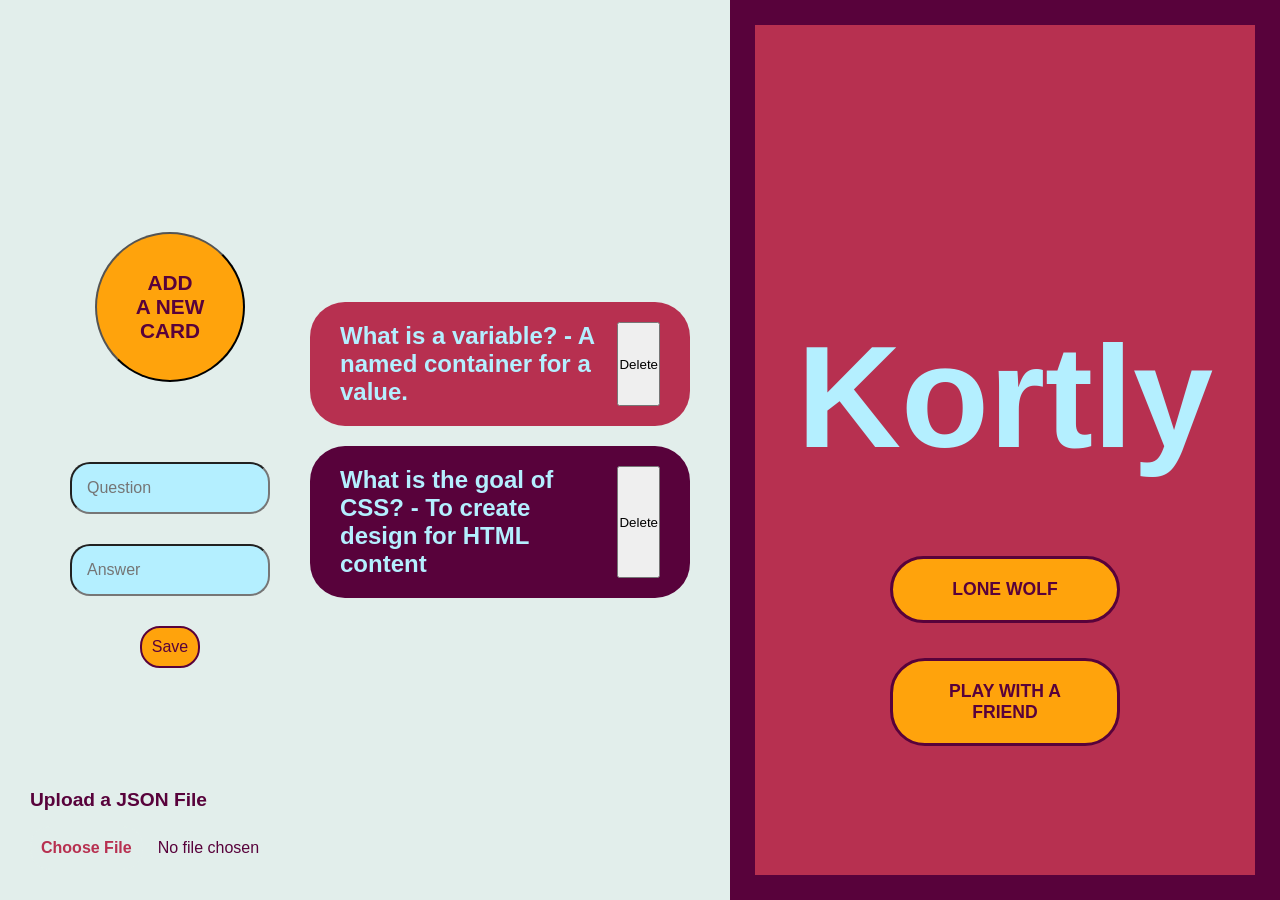
==== commit d4ef40ac: "json btn" ====
--- a/index.html
+++ b/index.html
@@ -31,7 +31,7 @@
 
         <div class="importFileContainer">
           <h3>Upload a JSON File</h3>
-          <input type="file" id="jsonFileInput" accept=".json">
+          <input type="file" id="jsonFileInput" accept=".json" class="inputJsonFile">
         </div>
 
       </div>
--- a/styles.css
+++ b/styles.css
@@ -288,6 +288,60 @@
   transform: scale(1.05);
 }
 
+/* JSON FILE IMPORT */
+
+.importFileContainer {
+    position: fixed;
+
+    left: 30px;
+    bottom: 30px;
+
+    display: flex;
+    flex-direction: column;
+
+    gap: 15px;
+}
+
+.importFileContainer h3 {
+    color: var(--color-dark);
+
+    font-size: 1.2rem;
+    font-weight: bold;
+
+    text-align: left;
+}
+
+.inputJsonFile {
+    color: var(--color-dark);
+    font-size: 1rem;
+}
+
+.inputJsonFile::file-selector-button {
+    background-color: var(--color-bg);
+
+    color: var(--color-primary);
+
+    border: 1px solid var(--color-bg);
+
+    border-radius: var(--radius-medium);
+
+    padding: 12px 10px;
+
+    font-size: 0.9 rem;
+
+    font-weight: bold;
+
+    cursor: pointer;
+
+    margin-right: 15px;
+
+    transition: transform 0.3s ease;
+}
+
+  .inputJsonFile::file-selector-button:hover {
+    transform: scale(1.05);
+  }
+
 /* ── THE FLASHCARD (study view) ─────────────────────────────── */
 
 /* STUDY VIEW LAYOUT */
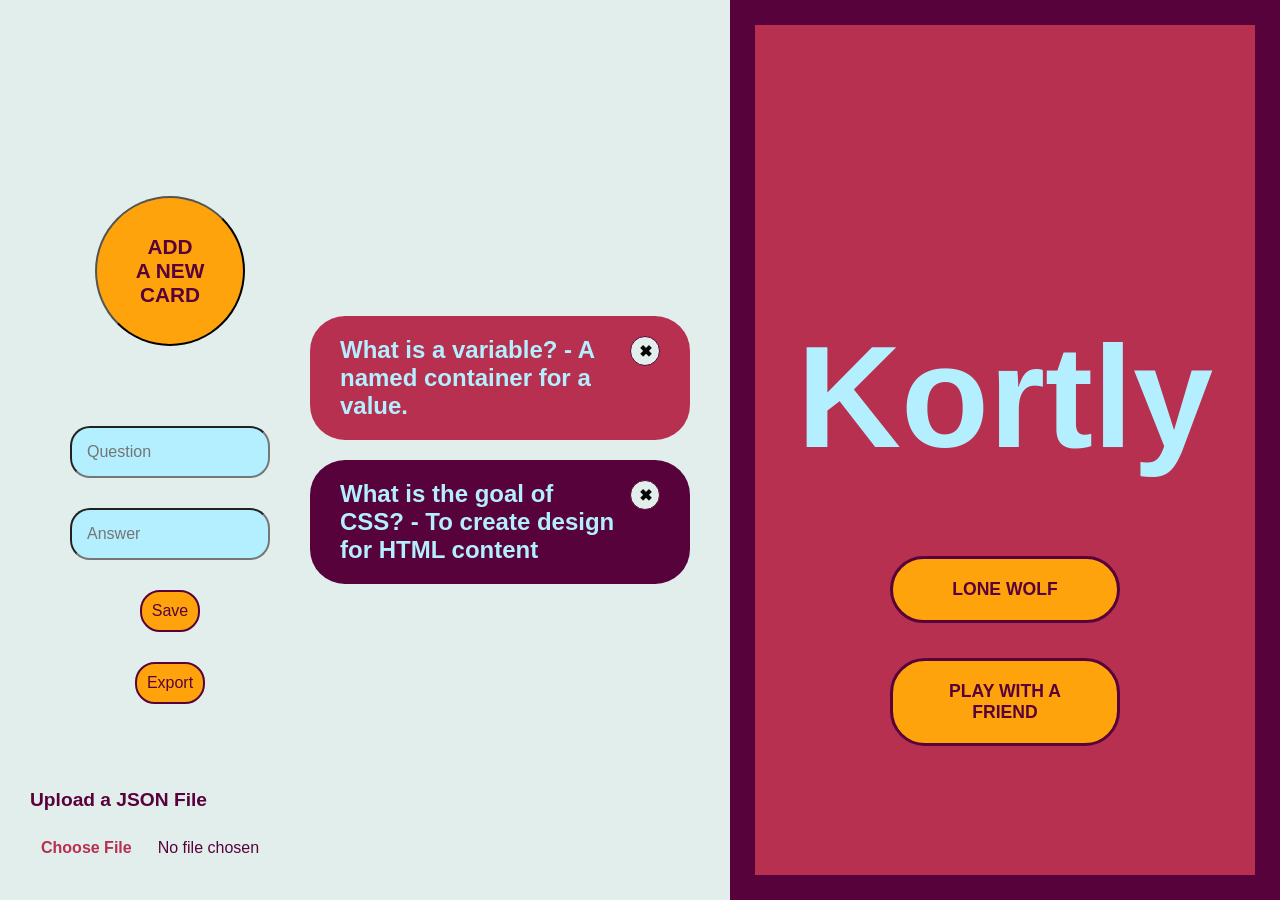
==== commit eff324d8: "export function" ====
--- a/index.html
+++ b/index.html
@@ -27,6 +27,7 @@
           <input type="text" id="question-input" placeholder="Question">
           <input type="text" id="answer-input" placeholder="Answer">
           <button type="submit">Save</button>
+          <button id="export">Export</button> 
         </form>
 
         <div class="importFileContainer">
